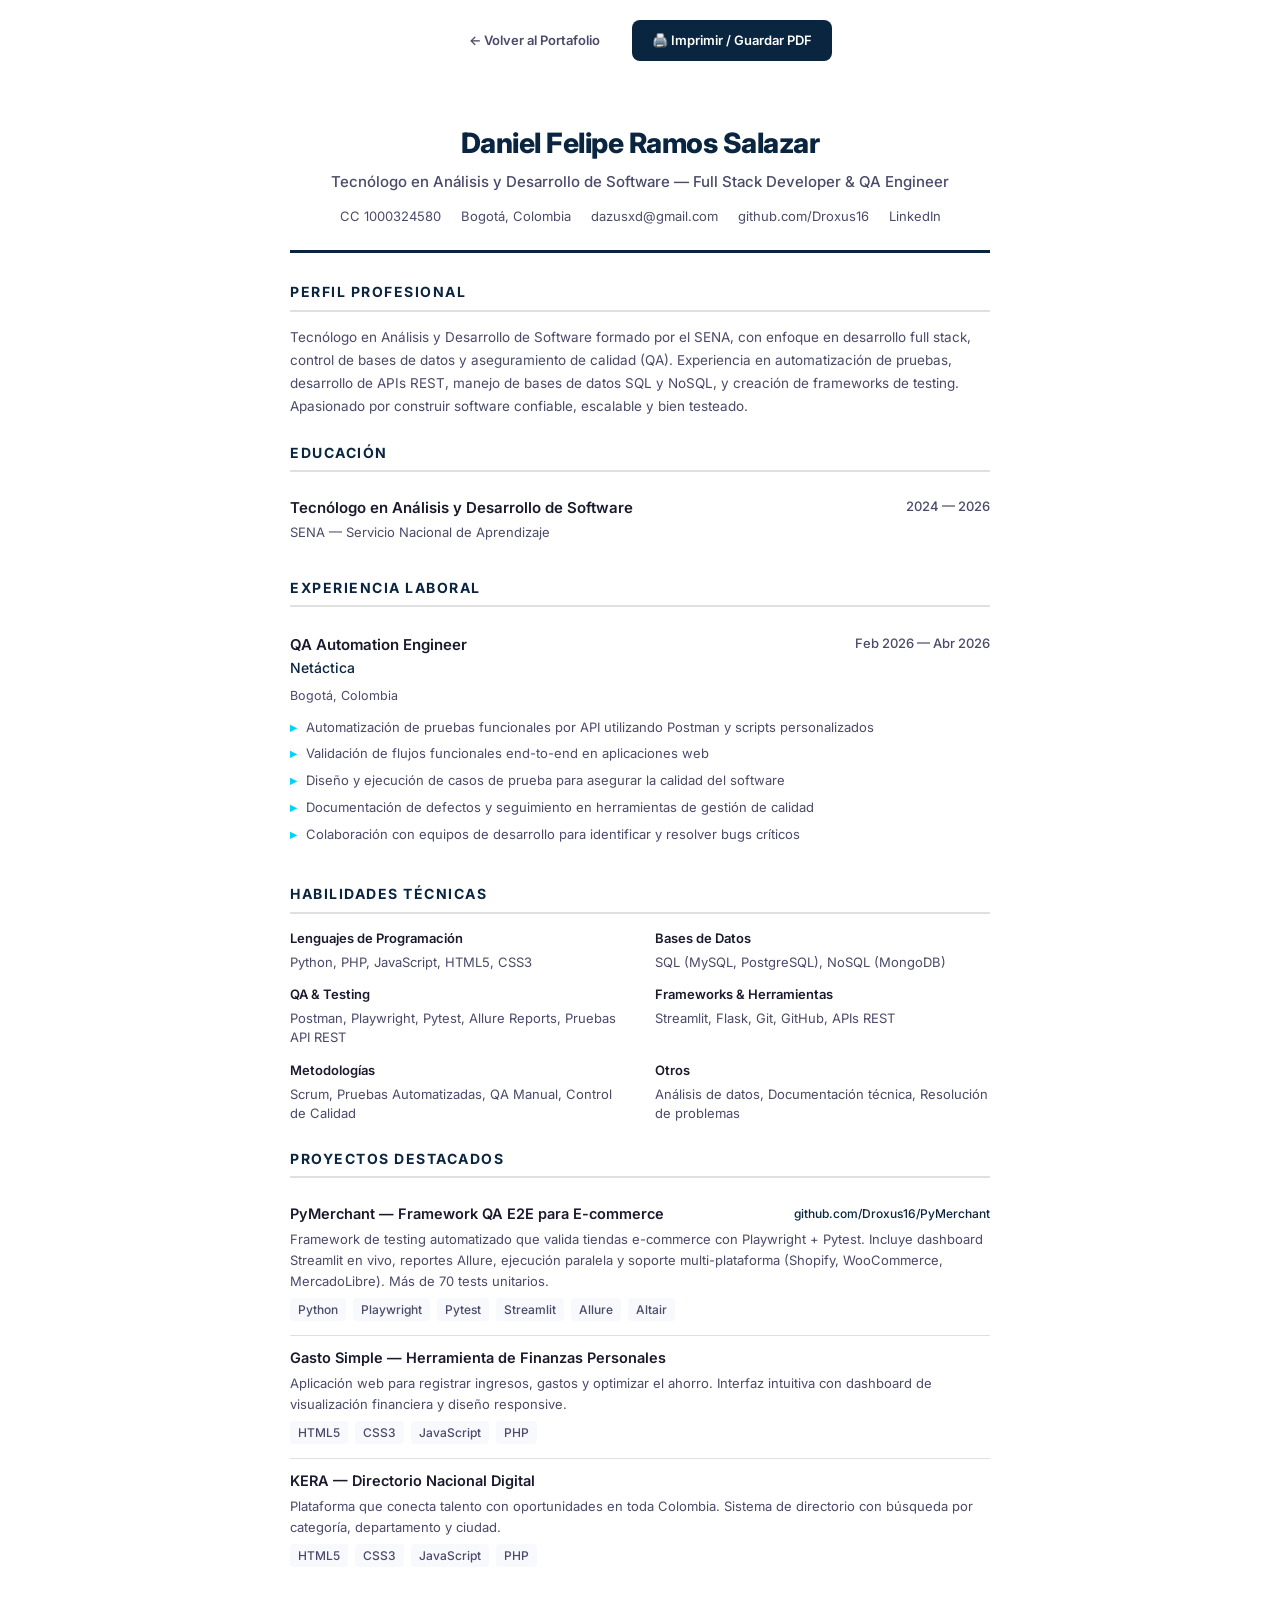
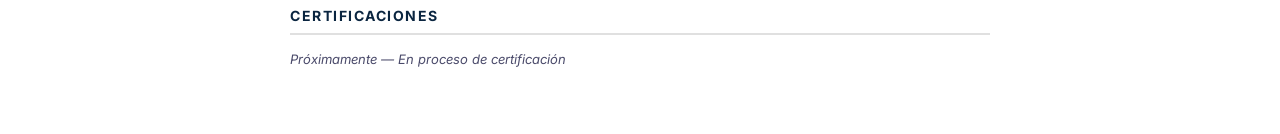
==== cv.html @ d62ce5bb "CV" ====
<!DOCTYPE html>
<html lang="es">
<head>
  <meta charset="UTF-8" />
  <meta name="viewport" content="width=device-width, initial-scale=1.0" />
  <title>CV — Daniel Felipe Ramos Salazar</title>
  <link rel="preconnect" href="https://fonts.googleapis.com" />
  <link rel="preconnect" href="https://fonts.gstatic.com" crossorigin />
  <link href="https://fonts.googleapis.com/css2?family=Inter:wght@300;400;500;600;700;800&display=swap" rel="stylesheet" />
  <style>
    /* ═══════════════ ATS CV STYLES ═══════════════ */
    :root {
      --bg: #ffffff;
      --text: #1a1a2e;
      --text-secondary: #4a4a6a;
      --accent: #0a2540;
      --accent-light: #00d2ff;
      --border: #e0e0e0;
      --section-bg: #f8f9fc;
    }

    *, *::before, *::after { box-sizing: border-box; margin: 0; padding: 0; }

    @page {
      size: A4;
      margin: 0;
    }

    body {
      font-family: 'Inter', -apple-system, BlinkMacSystemFont, 'Segoe UI', sans-serif;
      background: var(--bg);
      color: var(--text);
      line-height: 1.6;
      font-size: 14px;
    }

    .cv {
      max-width: 800px;
      margin: 0 auto;
      padding: 40px 50px;
      background: var(--bg);
    }

    /* ═══ HEADER ═══ */
    .cv__header {
      text-align: center;
      padding-bottom: 24px;
      border-bottom: 3px solid var(--accent);
      margin-bottom: 28px;
    }

    .cv__name {
      font-size: 28px;
      font-weight: 800;
      color: var(--accent);
      letter-spacing: -0.5px;
      margin-bottom: 4px;
    }

    .cv__title {
      font-size: 15px;
      font-weight: 500;
      color: var(--text-secondary);
      margin-bottom: 12px;
    }

    .cv__contact {
      display: flex;
      justify-content: center;
      flex-wrap: wrap;
      gap: 8px 20px;
      font-size: 13px;
      color: var(--text-secondary);
    }

    .cv__contact span {
      display: inline-flex;
      align-items: center;
      gap: 4px;
    }

    .cv__contact a {
      color: var(--text-secondary);
      text-decoration: none;
    }

    .cv__contact a:hover {
      color: var(--accent);
    }

    /* ═══ SECTIONS ═══ */
    .cv__section {
      margin-bottom: 24px;
    }

    .cv__section-title {
      font-size: 14px;
      font-weight: 700;
      text-transform: uppercase;
      letter-spacing: 1.5px;
      color: var(--accent);
      border-bottom: 2px solid var(--border);
      padding-bottom: 6px;
      margin-bottom: 14px;
    }

    /* ═══ PROFILE ═══ */
    .cv__profile {
      font-size: 13.5px;
      color: var(--text-secondary);
      line-height: 1.7;
    }

    /* ═══ EDUCATION ═══ */
    .cv__edu {
      display: flex;
      justify-content: space-between;
      align-items: flex-start;
      padding: 10px 0;
    }

    .cv__edu-info h3 {
      font-size: 15px;
      font-weight: 600;
      color: var(--text);
    }

    .cv__edu-info p {
      font-size: 13px;
      color: var(--text-secondary);
      margin-top: 2px;
    }

    .cv__edu-date {
      font-size: 13px;
      font-weight: 500;
      color: var(--text-secondary);
      white-space: nowrap;
    }

    /* ═══ EXPERIENCE ═══ */
    .cv__exp {
      padding: 12px 0;
      border-bottom: 1px solid var(--border);
    }

    .cv__exp:last-child {
      border-bottom: none;
    }

    .cv__exp-header {
      display: flex;
      justify-content: space-between;
      align-items: flex-start;
      margin-bottom: 6px;
    }

    .cv__exp-header h3 {
      font-size: 15px;
      font-weight: 600;
      color: var(--text);
    }

    .cv__exp-header .company {
      font-weight: 500;
      color: var(--accent);
    }

    .cv__exp-date {
      font-size: 13px;
      font-weight: 500;
      color: var(--text-secondary);
      white-space: nowrap;
    }

    .cv__exp-location {
      font-size: 12.5px;
      color: var(--text-secondary);
      margin-bottom: 8px;
    }

    .cv__exp-list {
      list-style: none;
      padding: 0;
    }

    .cv__exp-list li {
      font-size: 13px;
      color: var(--text-secondary);
      padding: 3px 0;
      padding-left: 16px;
      position: relative;
    }

    .cv__exp-list li::before {
      content: "▸";
      position: absolute;
      left: 0;
      color: var(--accent-light);
      font-weight: 700;
    }

    /* ═══ SKILLS ═══ */
    .cv__skills-grid {
      display: grid;
      grid-template-columns: 1fr 1fr;
      gap: 12px 30px;
    }

    .cv__skill-group h4 {
      font-size: 13px;
      font-weight: 600;
      color: var(--text);
      margin-bottom: 4px;
    }

    .cv__skill-group p {
      font-size: 13px;
      color: var(--text-secondary);
      line-height: 1.5;
    }

    /* ═══ PROJECTS ═══ */
    .cv__project {
      padding: 10px 0;
      border-bottom: 1px solid var(--border);
    }

    .cv__project:last-child {
      border-bottom: none;
    }

    .cv__project-header {
      display: flex;
      justify-content: space-between;
      align-items: center;
      margin-bottom: 4px;
    }

    .cv__project-header h3 {
      font-size: 14.5px;
      font-weight: 600;
      color: var(--text);
    }

    .cv__project-link {
      font-size: 12px;
      color: var(--accent);
      font-weight: 500;
      text-decoration: none;
    }

    .cv__project-link:hover {
      text-decoration: underline;
    }

    .cv__project-desc {
      font-size: 13px;
      color: var(--text-secondary);
      margin-bottom: 6px;
    }

    .cv__project-tech {
      font-size: 12px;
      color: var(--text-secondary);
      font-weight: 500;
    }

    .cv__project-tech span {
      display: inline-block;
      background: var(--section-bg);
      padding: 2px 8px;
      border-radius: 4px;
      margin-right: 4px;
      margin-bottom: 4px;
    }

    /* ═══ CERTIFICATIONS ═══ */
    .cv__na {
      font-size: 13px;
      color: var(--text-secondary);
      font-style: italic;
    }

    /* ═══ ACTION BAR ═══ */
    .action-bar {
      max-width: 800px;
      margin: 20px auto;
      padding: 0 50px;
      display: flex;
      gap: 12px;
      justify-content: center;
    }

    .action-bar a,
    .action-bar button {
      display: inline-flex;
      align-items: center;
      gap: 6px;
      padding: 10px 20px;
      font-family: 'Inter', sans-serif;
      font-size: 13px;
      font-weight: 600;
      border-radius: 8px;
      border: none;
      cursor: pointer;
      text-decoration: none;
      transition: all 0.2s;
    }

    .btn-back {
      background: transparent;
      border: 1.5px solid var(--border);
      color: var(--text-secondary);
    }

    .btn-back:hover {
      border-color: var(--accent);
      color: var(--accent);
    }

    .btn-print {
      background: var(--accent);
      color: #fff;
    }

    .btn-print:hover {
      background: #0d3060;
      box-shadow: 0 4px 16px rgba(10, 37, 64, 0.3);
    }

    .btn-pdf {
      background: linear-gradient(135deg, #00d2ff, #7b5cff);
      color: #fff;
    }

    .btn-pdf:hover {
      box-shadow: 0 4px 16px rgba(0, 210, 255, 0.3);
    }

    /* ═══ PRINT STYLES ═══ */
    @media print {
      body { background: #fff; }
      .action-bar { display: none !important; }
      .cv { padding: 20px 30px; max-width: 100%; }
      .cv__section { break-inside: avoid; }
      .cv__exp { break-inside: avoid; }
      .cv__project { break-inside: avoid; }
    }

    /* ═══ RESPONSIVE ═══ */
    @media (max-width: 640px) {
      .cv { padding: 24px 20px; }
      .cv__name { font-size: 22px; }
      .cv__contact { flex-direction: column; align-items: center; }
      .cv__skills-grid { grid-template-columns: 1fr; }
      .cv__exp-header { flex-direction: column; }
      .cv__edu { flex-direction: column; gap: 4px; }
      .action-bar { padding: 0 20px; flex-direction: column; align-items: stretch; }
    }
  </style>
</head>
<body>

  <!-- ═══ ACTION BAR ═══ -->
  <div class="action-bar">
    <a href="index.html" class="btn-back">← Volver al Portafolio</a>
    <button class="btn-print" onclick="window.print()">🖨️ Imprimir / Guardar PDF</button>
  </div>

  <!-- ═══ CV ═══ -->
  <div class="cv">

    <!-- HEADER -->
    <header class="cv__header">
      <h1 class="cv__name">Daniel Felipe Ramos Salazar</h1>
      <p class="cv__title">Tecnólogo en Análisis y Desarrollo de Software — Full Stack Developer & QA Engineer</p>
      <div class="cv__contact">
        <span>CC 1000324580</span>
        <span>Bogotá, Colombia</span>
        <span><a href="mailto:dazusxd@gmail.com">dazusxd@gmail.com</a></span>
        <span><a href="https://github.com/Droxus16" target="_blank">github.com/Droxus16</a></span>
        <span><a href="https://co.linkedin.com/in/daniel-felipe-ramos-salazar-6aa1941a1" target="_blank">LinkedIn</a></span>
      </div>
    </header>

    <!-- PERFIL PROFESIONAL -->
    <section class="cv__section">
      <h2 class="cv__section-title">Perfil Profesional</h2>
      <p class="cv__profile">
        Tecnólogo en Análisis y Desarrollo de Software formado por el SENA, con enfoque en
        desarrollo full stack, control de bases de datos y aseguramiento de calidad (QA).
        Experiencia en automatización de pruebas, desarrollo de APIs REST, manejo de
        bases de datos SQL y NoSQL, y creación de frameworks de testing. Apasionado por
        construir software confiable, escalable y bien testeado.
      </p>
    </section>

    <!-- EDUCACIÓN -->
    <section class="cv__section">
      <h2 class="cv__section-title">Educación</h2>
      <div class="cv__edu">
        <div class="cv__edu-info">
          <h3>Tecnólogo en Análisis y Desarrollo de Software</h3>
          <p>SENA — Servicio Nacional de Aprendizaje</p>
        </div>
        <span class="cv__edu-date">2024 — 2026</span>
      </div>
    </section>

    <!-- EXPERIENCIA LABORAL -->
    <section class="cv__section">
      <h2 class="cv__section-title">Experiencia Laboral</h2>

      <div class="cv__exp">
        <div class="cv__exp-header">
          <div>
            <h3>QA Automation Engineer</h3>
            <p class="company">Netáctica</p>
          </div>
          <span class="cv__exp-date">Feb 2026 — Abr 2026</span>
        </div>
        <p class="cv__exp-location">Bogotá, Colombia</p>
        <ul class="cv__exp-list">
          <li>Automatización de pruebas funcionales por API utilizando Postman y scripts personalizados</li>
          <li>Validación de flujos funcionales end-to-end en aplicaciones web</li>
          <li>Diseño y ejecución de casos de prueba para asegurar la calidad del software</li>
          <li>Documentación de defectos y seguimiento en herramientas de gestión de calidad</li>
          <li>Colaboración con equipos de desarrollo para identificar y resolver bugs críticos</li>
        </ul>
      </div>
    </section>

    <!-- HABILIDADES TÉCNICAS -->
    <section class="cv__section">
      <h2 class="cv__section-title">Habilidades Técnicas</h2>
      <div class="cv__skills-grid">
        <div class="cv__skill-group">
          <h4>Lenguajes de Programación</h4>
          <p>Python, PHP, JavaScript, HTML5, CSS3</p>
        </div>
        <div class="cv__skill-group">
          <h4>Bases de Datos</h4>
          <p>SQL (MySQL, PostgreSQL), NoSQL (MongoDB)</p>
        </div>
        <div class="cv__skill-group">
          <h4>QA & Testing</h4>
          <p>Postman, Playwright, Pytest, Allure Reports, Pruebas API REST</p>
        </div>
        <div class="cv__skill-group">
          <h4>Frameworks & Herramientas</h4>
          <p>Streamlit, Flask, Git, GitHub, APIs REST</p>
        </div>
        <div class="cv__skill-group">
          <h4>Metodologías</h4>
          <p>Scrum, Pruebas Automatizadas, QA Manual, Control de Calidad</p>
        </div>
        <div class="cv__skill-group">
          <h4>Otros</h4>
          <p>Análisis de datos, Documentación técnica, Resolución de problemas</p>
        </div>
      </div>
    </section>

    <!-- PROYECTOS DESTACADOS -->
    <section class="cv__section">
      <h2 class="cv__section-title">Proyectos Destacados</h2>

      <div class="cv__project">
        <div class="cv__project-header">
          <h3>PyMerchant — Framework QA E2E para E-commerce</h3>
          <a href="https://github.com/Droxus16/PyMerchant" class="cv__project-link" target="_blank">github.com/Droxus16/PyMerchant</a>
        </div>
        <p class="cv__project-desc">
          Framework de testing automatizado que valida tiendas e-commerce con Playwright + Pytest.
          Incluye dashboard Streamlit en vivo, reportes Allure, ejecución paralela y soporte
          multi-plataforma (Shopify, WooCommerce, MercadoLibre). Más de 70 tests unitarios.
        </p>
        <div class="cv__project-tech">
          <span>Python</span>
          <span>Playwright</span>
          <span>Pytest</span>
          <span>Streamlit</span>
          <span>Allure</span>
          <span>Altair</span>
        </div>
      </div>

      <div class="cv__project">
        <div class="cv__project-header">
          <h3>Gasto Simple — Herramienta de Finanzas Personales</h3>
        </div>
        <p class="cv__project-desc">
          Aplicación web para registrar ingresos, gastos y optimizar el ahorro.
          Interfaz intuitiva con dashboard de visualización financiera y diseño responsive.
        </p>
        <div class="cv__project-tech">
          <span>HTML5</span>
          <span>CSS3</span>
          <span>JavaScript</span>
          <span>PHP</span>
        </div>
      </div>

      <div class="cv__project">
        <div class="cv__project-header">
          <h3>KERA — Directorio Nacional Digital</h3>
        </div>
        <p class="cv__project-desc">
          Plataforma que conecta talento con oportunidades en toda Colombia.
          Sistema de directorio con búsqueda por categoría, departamento y ciudad.
        </p>
        <div class="cv__project-tech">
          <span>HTML5</span>
          <span>CSS3</span>
          <span>JavaScript</span>
          <span>PHP</span>
        </div>
      </div>
    </section>

    <!-- CERTIFICACIONES -->
    <section class="cv__section">
      <h2 class="cv__section-title">Certificaciones</h2>
      <p class="cv__na">Próximamente — En proceso de certificación</p>
    </section>

  </div>

</body>
</html>
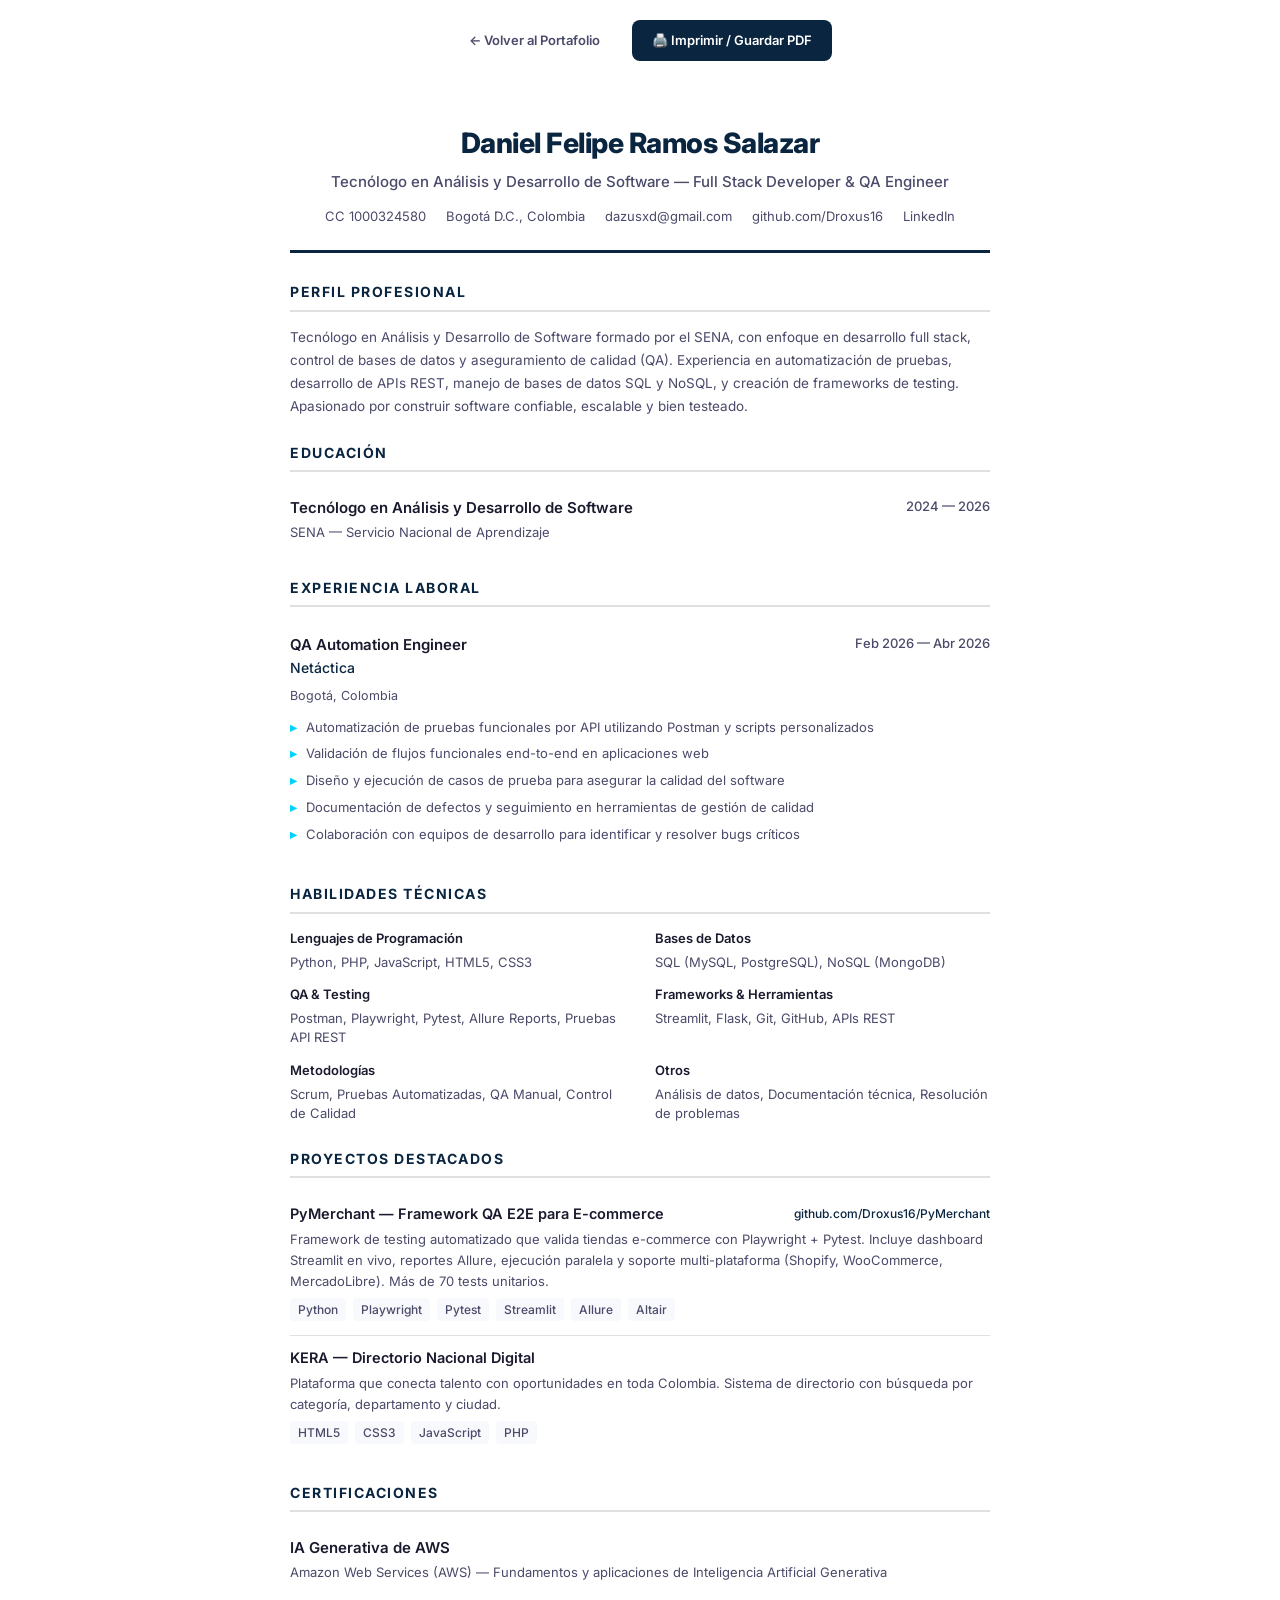
==== commit d1412a05: "update" ====
--- a/cv.html
+++ b/cv.html
@@ -377,7 +377,7 @@
       <p class="cv__title">Tecnólogo en Análisis y Desarrollo de Software — Full Stack Developer & QA Engineer</p>
       <div class="cv__contact">
         <span>CC 1000324580</span>
-        <span>Bogotá, Colombia</span>
+        <span>Bogotá D.C., Colombia</span>
         <span><a href="mailto:dazusxd@gmail.com">dazusxd@gmail.com</a></span>
         <span><a href="https://github.com/Droxus16" target="_blank">github.com/Droxus16</a></span>
         <span><a href="https://co.linkedin.com/in/daniel-felipe-ramos-salazar-6aa1941a1" target="_blank">LinkedIn</a></span>
@@ -488,22 +488,6 @@
 
       <div class="cv__project">
         <div class="cv__project-header">
-          <h3>Gasto Simple — Herramienta de Finanzas Personales</h3>
-        </div>
-        <p class="cv__project-desc">
-          Aplicación web para registrar ingresos, gastos y optimizar el ahorro.
-          Interfaz intuitiva con dashboard de visualización financiera y diseño responsive.
-        </p>
-        <div class="cv__project-tech">
-          <span>HTML5</span>
-          <span>CSS3</span>
-          <span>JavaScript</span>
-          <span>PHP</span>
-        </div>
-      </div>
-
-      <div class="cv__project">
-        <div class="cv__project-header">
           <h3>KERA — Directorio Nacional Digital</h3>
         </div>
         <p class="cv__project-desc">
@@ -522,7 +506,12 @@
     <!-- CERTIFICACIONES -->
     <section class="cv__section">
       <h2 class="cv__section-title">Certificaciones</h2>
-      <p class="cv__na">Próximamente — En proceso de certificación</p>
+      <div class="cv__edu">
+        <div class="cv__edu-info">
+          <h3>IA Generativa de AWS</h3>
+          <p>Amazon Web Services (AWS) — Fundamentos y aplicaciones de Inteligencia Artificial Generativa</p>
+        </div>
+      </div>
     </section>
 
   </div>
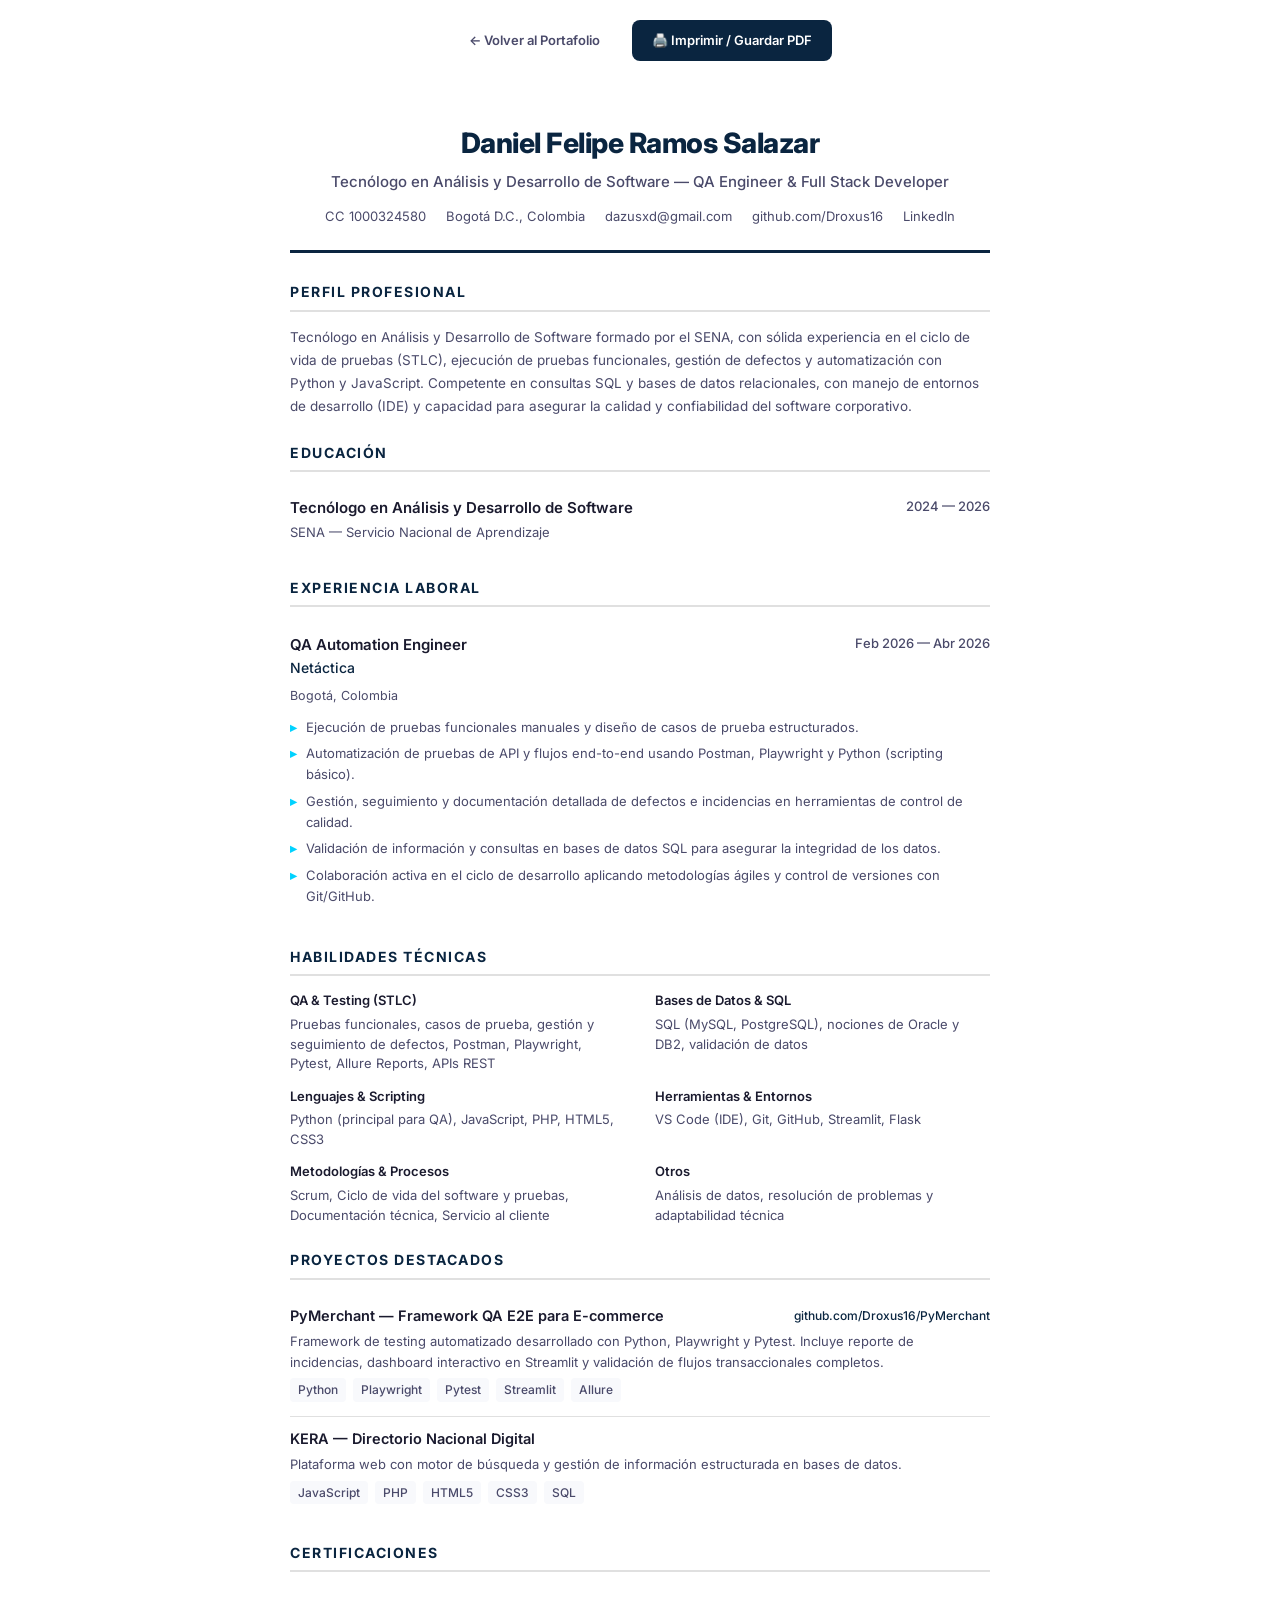
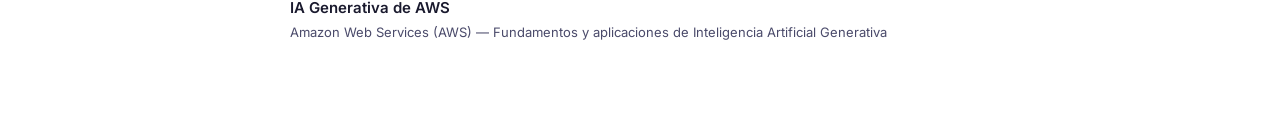
==== commit a03fbf35: "update V1" ====
--- a/cv.html
+++ b/cv.html
@@ -329,15 +329,6 @@
       box-shadow: 0 4px 16px rgba(10, 37, 64, 0.3);
     }
 
-    .btn-pdf {
-      background: linear-gradient(135deg, #00d2ff, #7b5cff);
-      color: #fff;
-    }
-
-    .btn-pdf:hover {
-      box-shadow: 0 4px 16px rgba(0, 210, 255, 0.3);
-    }
-
     /* ═══ PRINT STYLES ═══ */
     @media print {
       body { background: #fff; }
@@ -374,7 +365,7 @@
     <!-- HEADER -->
     <header class="cv__header">
       <h1 class="cv__name">Daniel Felipe Ramos Salazar</h1>
-      <p class="cv__title">Tecnólogo en Análisis y Desarrollo de Software — Full Stack Developer & QA Engineer</p>
+      <p class="cv__title">Tecnólogo en Análisis y Desarrollo de Software — QA Engineer & Full Stack Developer</p>
       <div class="cv__contact">
         <span>CC 1000324580</span>
         <span>Bogotá D.C., Colombia</span>
@@ -388,11 +379,7 @@
     <section class="cv__section">
       <h2 class="cv__section-title">Perfil Profesional</h2>
       <p class="cv__profile">
-        Tecnólogo en Análisis y Desarrollo de Software formado por el SENA, con enfoque en
-        desarrollo full stack, control de bases de datos y aseguramiento de calidad (QA).
-        Experiencia en automatización de pruebas, desarrollo de APIs REST, manejo de
-        bases de datos SQL y NoSQL, y creación de frameworks de testing. Apasionado por
-        construir software confiable, escalable y bien testeado.
+        Tecnólogo en Análisis y Desarrollo de Software formado por el SENA, con sólida experiencia en el ciclo de vida de pruebas (STLC), ejecución de pruebas funcionales, gestión de defectos y automatización con Python y JavaScript. Competente en consultas SQL y bases de datos relacionales, con manejo de entornos de desarrollo (IDE) y capacidad para asegurar la calidad y confiabilidad del software corporativo.
       </p>
     </section>
 
@@ -422,11 +409,11 @@
         </div>
         <p class="cv__exp-location">Bogotá, Colombia</p>
         <ul class="cv__exp-list">
-          <li>Automatización de pruebas funcionales por API utilizando Postman y scripts personalizados</li>
-          <li>Validación de flujos funcionales end-to-end en aplicaciones web</li>
-          <li>Diseño y ejecución de casos de prueba para asegurar la calidad del software</li>
-          <li>Documentación de defectos y seguimiento en herramientas de gestión de calidad</li>
-          <li>Colaboración con equipos de desarrollo para identificar y resolver bugs críticos</li>
+          <li>Ejecución de pruebas funcionales manuales y diseño de casos de prueba estructurados.</li>
+          <li>Automatización de pruebas de API y flujos end-to-end usando Postman, Playwright y Python (scripting básico).</li>
+          <li>Gestión, seguimiento y documentación detallada de defectos e incidencias en herramientas de control de calidad.</li>
+          <li>Validación de información y consultas en bases de datos SQL para asegurar la integridad de los datos.</li>
+          <li>Colaboración activa en el ciclo de desarrollo aplicando metodologías ágiles y control de versiones con Git/GitHub.</li>
         </ul>
       </div>
     </section>
@@ -436,28 +423,28 @@
       <h2 class="cv__section-title">Habilidades Técnicas</h2>
       <div class="cv__skills-grid">
         <div class="cv__skill-group">
-          <h4>Lenguajes de Programación</h4>
-          <p>Python, PHP, JavaScript, HTML5, CSS3</p>
+          <h4>QA & Testing (STLC)</h4>
+          <p>Pruebas funcionales, casos de prueba, gestión y seguimiento de defectos, Postman, Playwright, Pytest, Allure Reports, APIs REST</p>
         </div>
         <div class="cv__skill-group">
-          <h4>Bases de Datos</h4>
-          <p>SQL (MySQL, PostgreSQL), NoSQL (MongoDB)</p>
+          <h4>Bases de Datos & SQL</h4>
+          <p>SQL (MySQL, PostgreSQL), nociones de Oracle y DB2, validación de datos</p>
         </div>
         <div class="cv__skill-group">
-          <h4>QA & Testing</h4>
-          <p>Postman, Playwright, Pytest, Allure Reports, Pruebas API REST</p>
+          <h4>Lenguajes & Scripting</h4>
+          <p>Python (principal para QA), JavaScript, PHP, HTML5, CSS3</p>
         </div>
         <div class="cv__skill-group">
-          <h4>Frameworks & Herramientas</h4>
-          <p>Streamlit, Flask, Git, GitHub, APIs REST</p>
+          <h4>Herramientas & Entornos</h4>
+          <p>VS Code (IDE), Git, GitHub, Streamlit, Flask</p>
         </div>
         <div class="cv__skill-group">
-          <h4>Metodologías</h4>
-          <p>Scrum, Pruebas Automatizadas, QA Manual, Control de Calidad</p>
+          <h4>Metodologías & Procesos</h4>
+          <p>Scrum, Ciclo de vida del software y pruebas, Documentación técnica, Servicio al cliente</p>
         </div>
         <div class="cv__skill-group">
           <h4>Otros</h4>
-          <p>Análisis de datos, Documentación técnica, Resolución de problemas</p>
+          <p>Análisis de datos, resolución de problemas y adaptabilidad técnica</p>
         </div>
       </div>
     </section>
@@ -472,9 +459,7 @@
           <a href="https://github.com/Droxus16/PyMerchant" class="cv__project-link" target="_blank">github.com/Droxus16/PyMerchant</a>
         </div>
         <p class="cv__project-desc">
-          Framework de testing automatizado que valida tiendas e-commerce con Playwright + Pytest.
-          Incluye dashboard Streamlit en vivo, reportes Allure, ejecución paralela y soporte
-          multi-plataforma (Shopify, WooCommerce, MercadoLibre). Más de 70 tests unitarios.
+          Framework de testing automatizado desarrollado con Python, Playwright y Pytest. Incluye reporte de incidencias, dashboard interactivo en Streamlit y validación de flujos transaccionales completos.
         </p>
         <div class="cv__project-tech">
           <span>Python</span>
@@ -482,7 +467,6 @@
           <span>Pytest</span>
           <span>Streamlit</span>
           <span>Allure</span>
-          <span>Altair</span>
         </div>
       </div>
 
@@ -491,14 +475,14 @@
           <h3>KERA — Directorio Nacional Digital</h3>
         </div>
         <p class="cv__project-desc">
-          Plataforma que conecta talento con oportunidades en toda Colombia.
-          Sistema de directorio con búsqueda por categoría, departamento y ciudad.
+          Plataforma web con motor de búsqueda y gestión de información estructurada en bases de datos.
         </p>
         <div class="cv__project-tech">
+          <span>JavaScript</span>
+          <span>PHP</span>
           <span>HTML5</span>
           <span>CSS3</span>
-          <span>JavaScript</span>
-          <span>PHP</span>
+          <span>SQL</span>
         </div>
       </div>
     </section>
@@ -517,4 +501,4 @@
   </div>
 
 </body>
-</html>
+</html>
